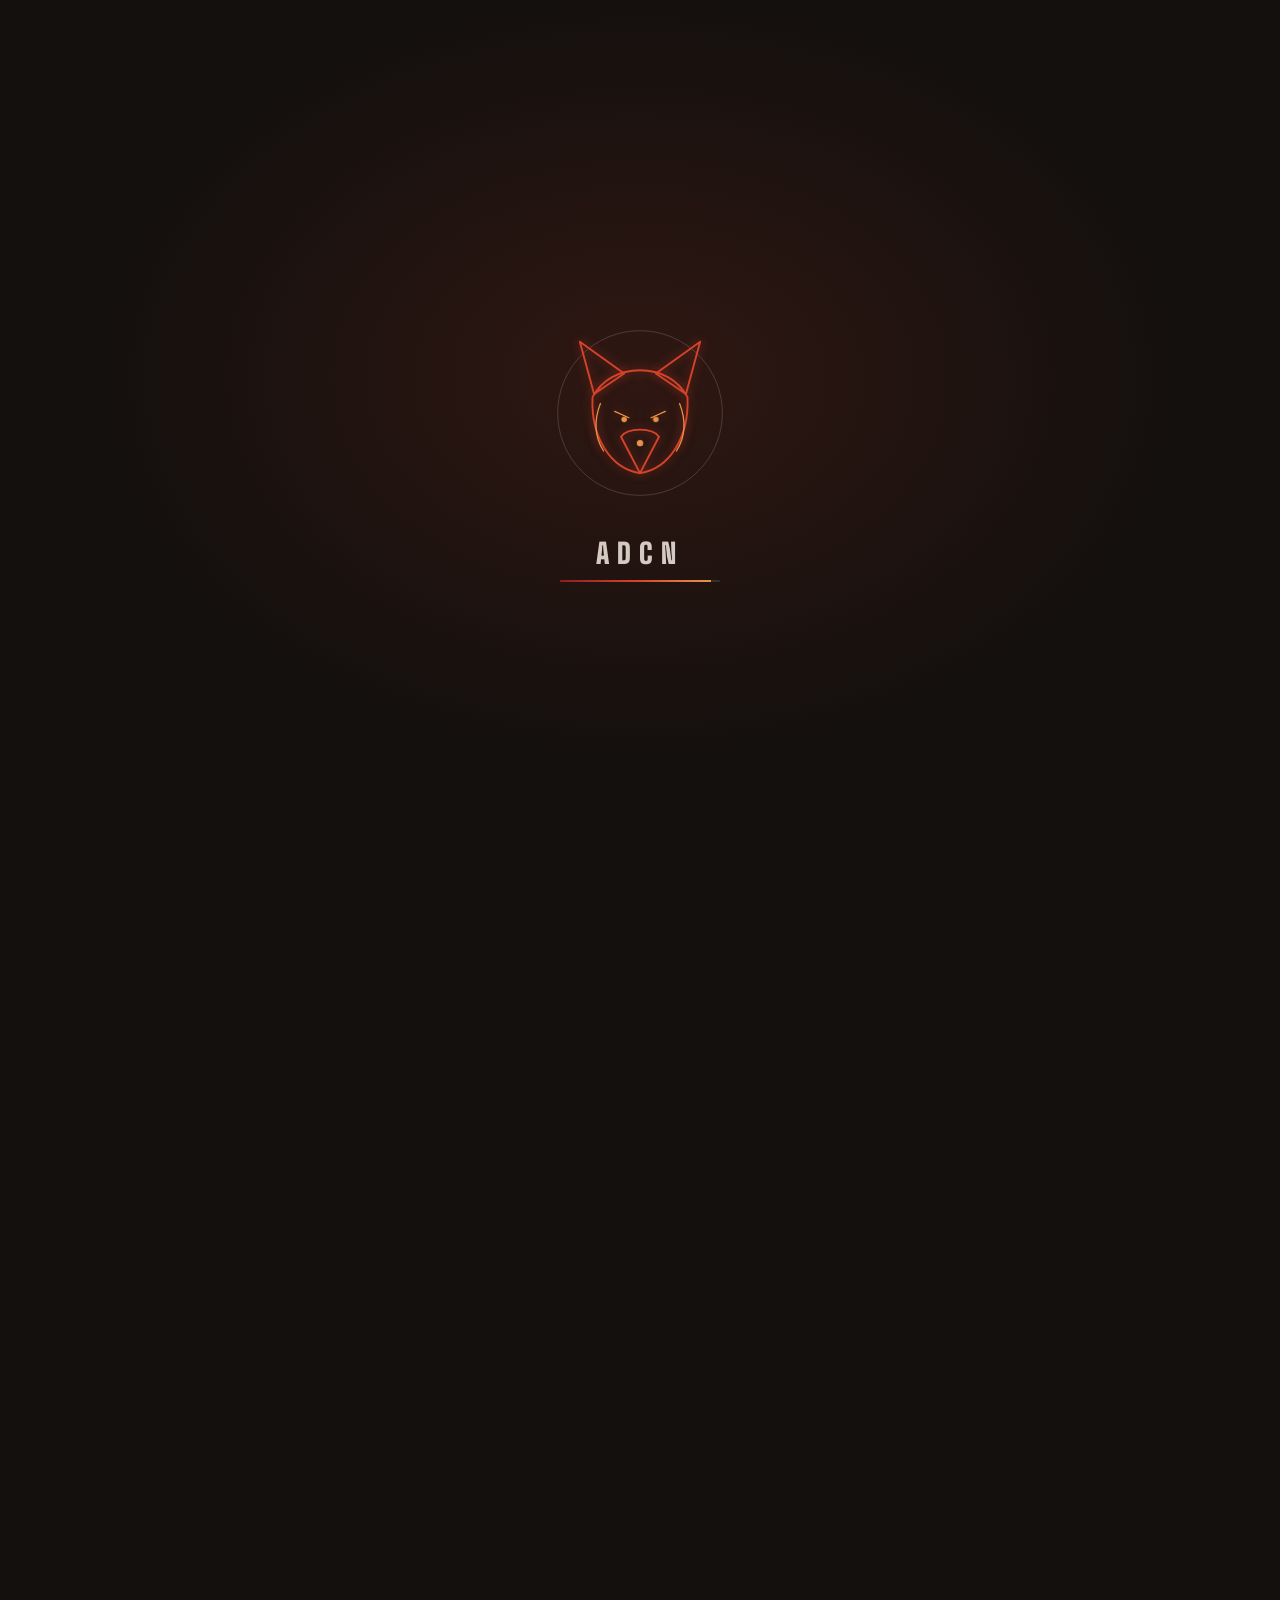
==== index.html @ f6287dde "Create index.html" ====
<!DOCTYPE html>
<html lang="fr">
<head>
  <meta charset="UTF-8">
  <meta http-equiv="refresh" content="0; url=main.html">
  <title>Redirection site ADCN…</title>
  <script>location.replace("main.html");</script>
</head>
<body>
  <p><a href="main.html">Cliquez ici si la redirection vers le site de l'ADCN ne fonctionne pas.</a></p>
</body>
</html>
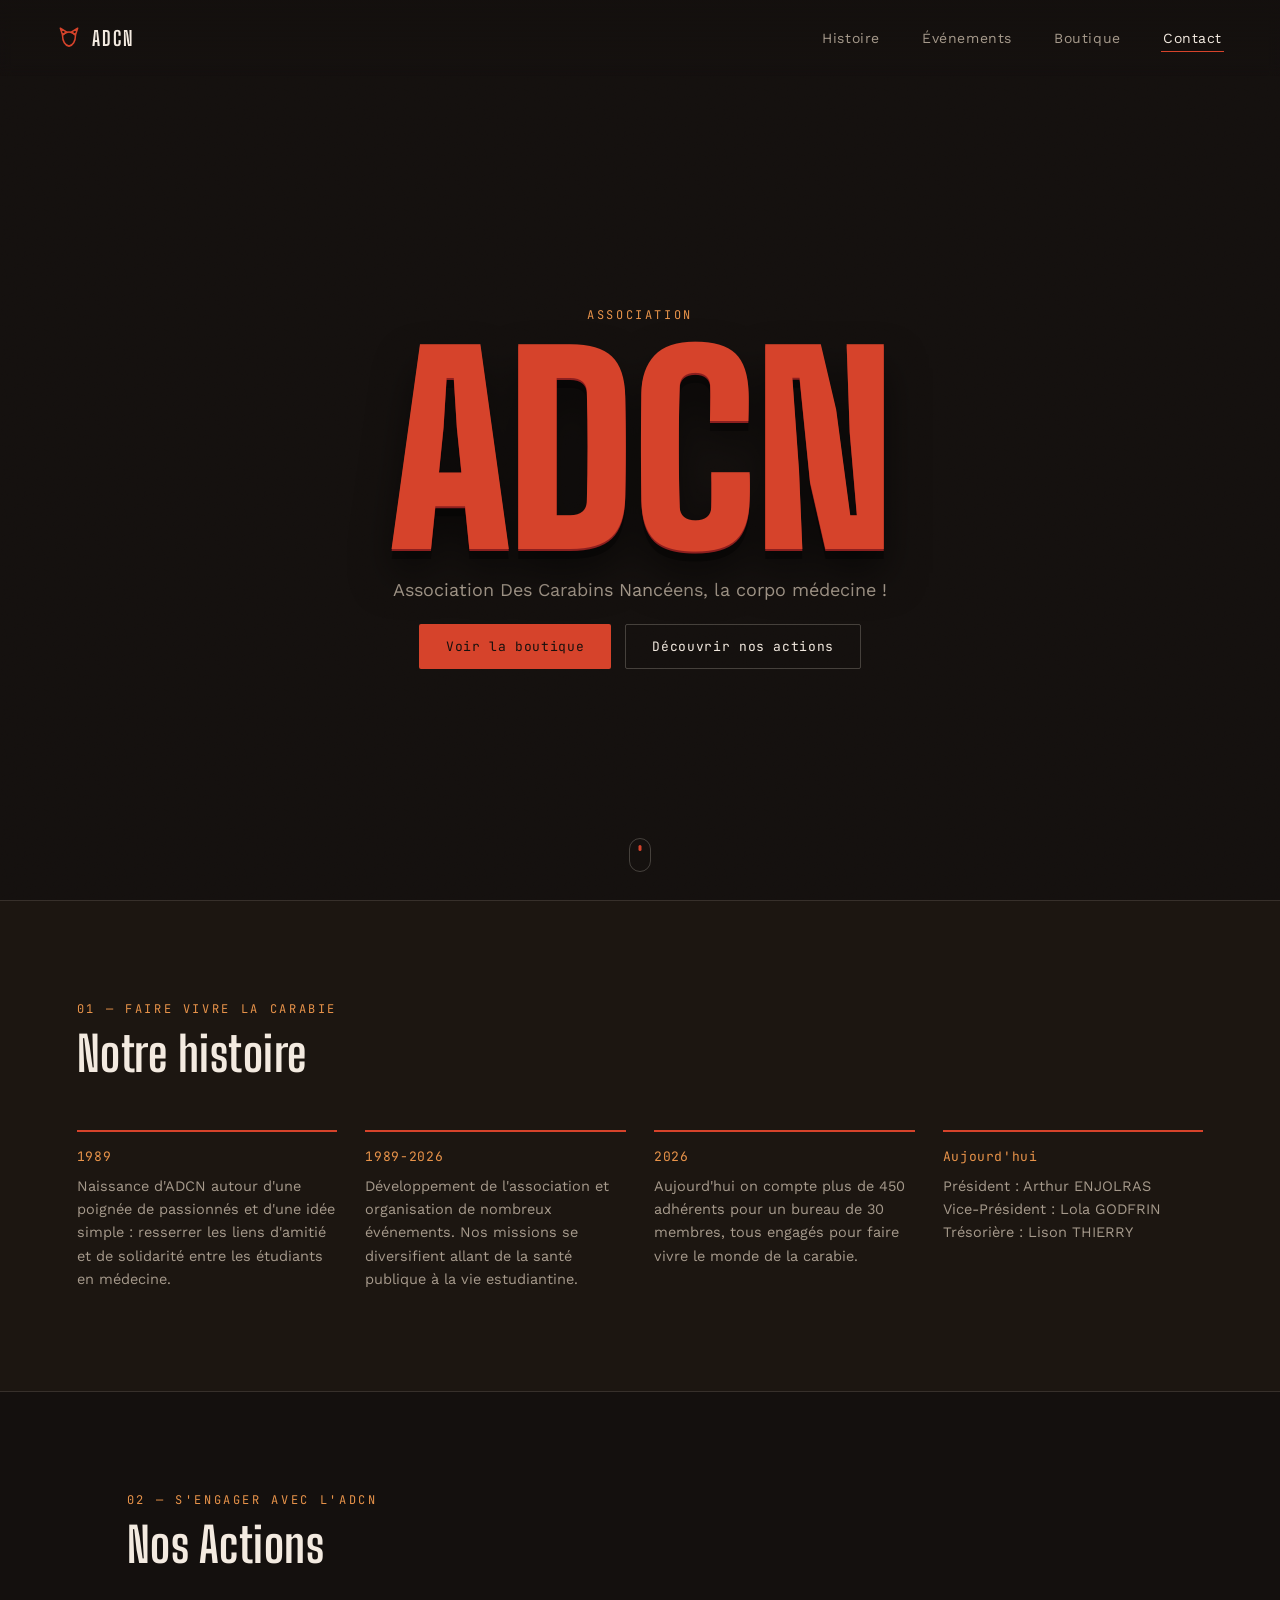
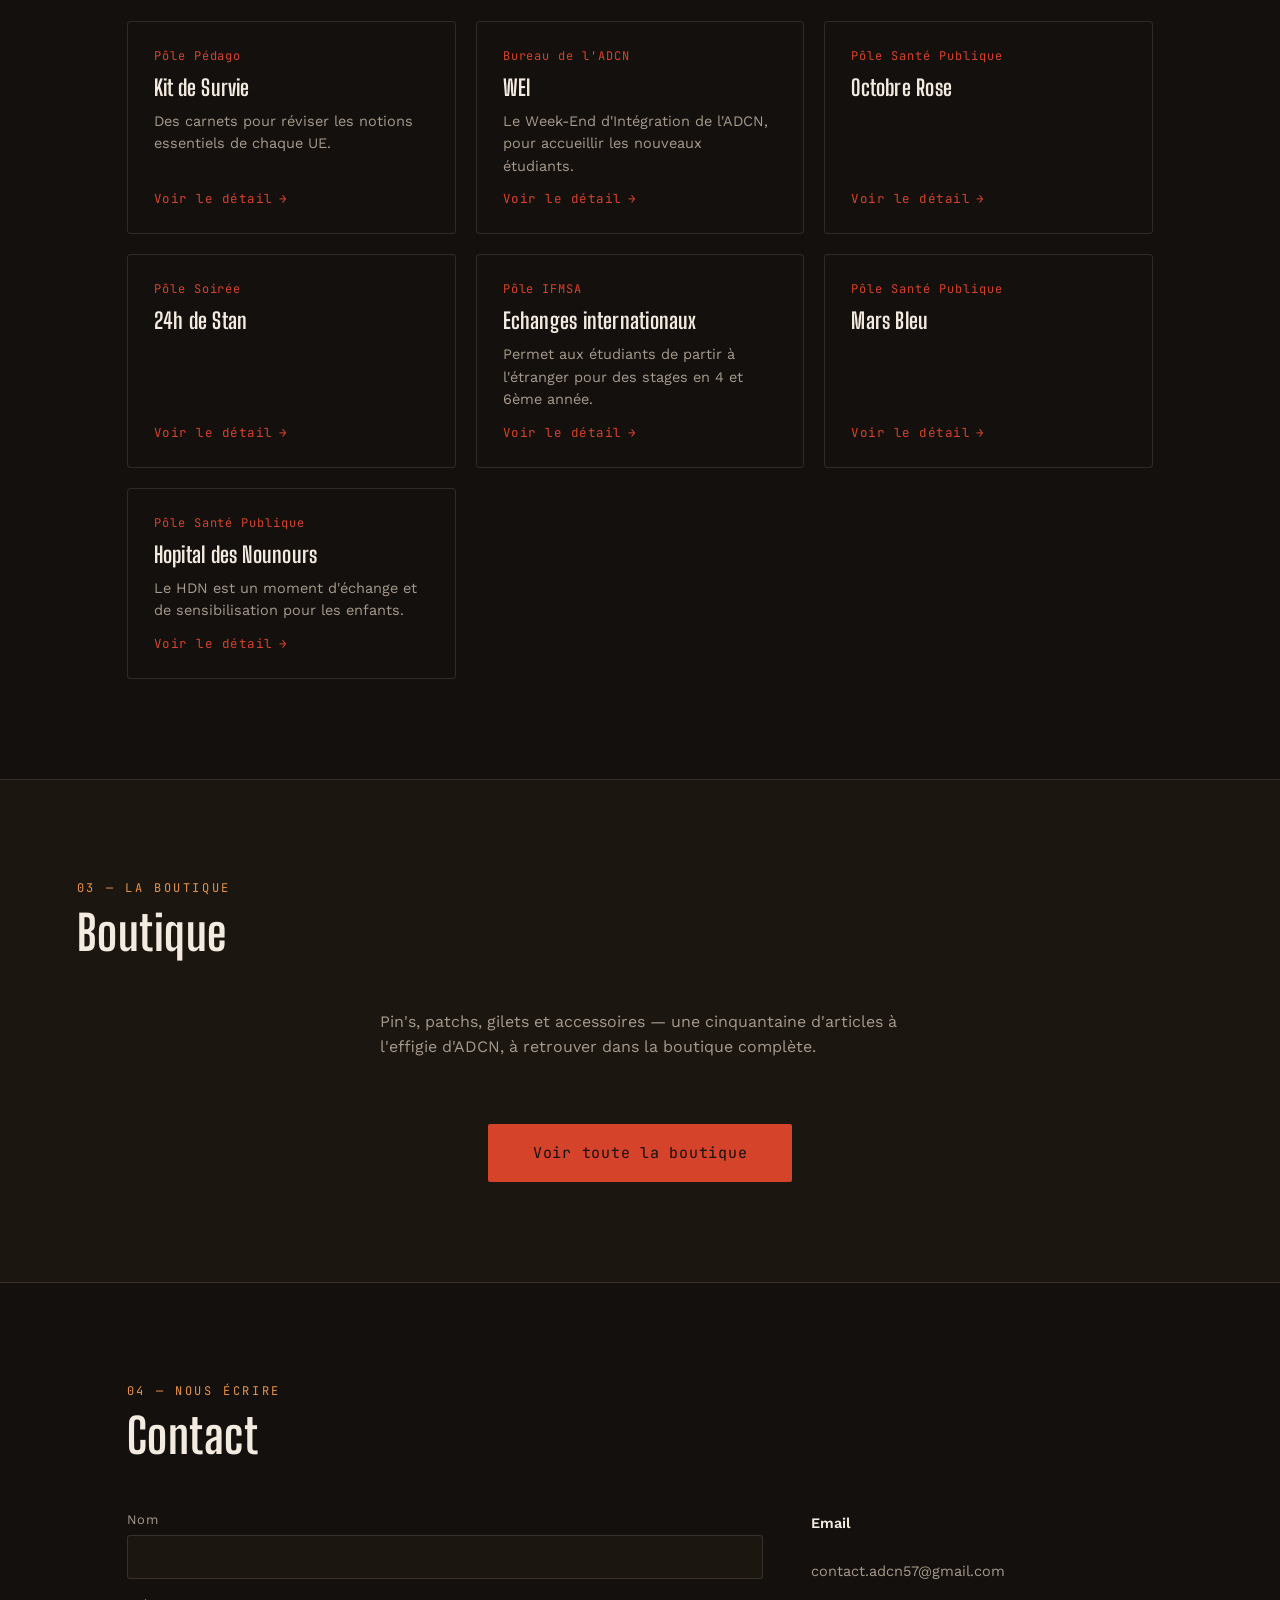
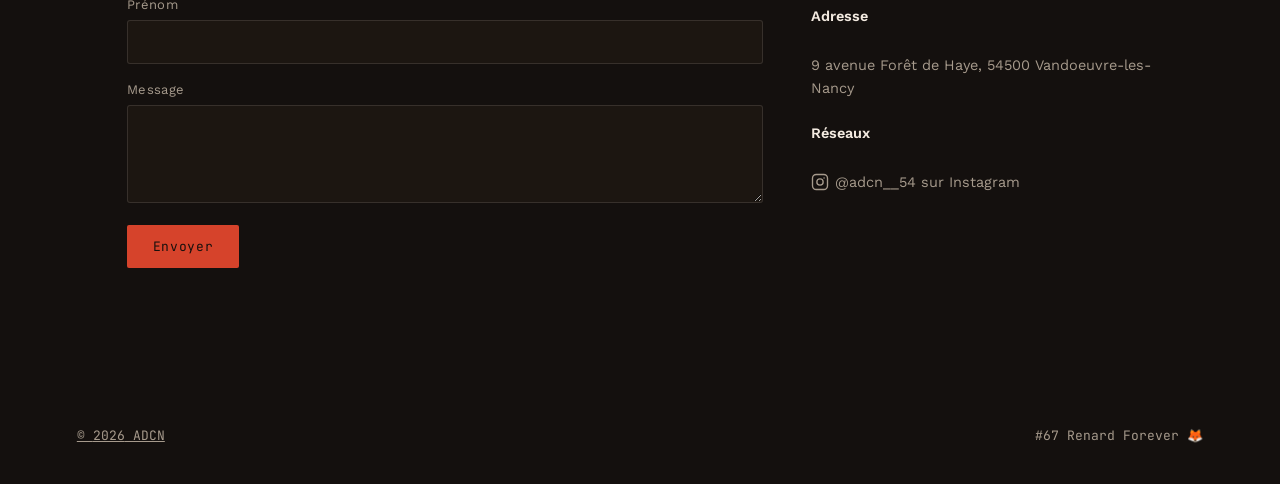
==== commit 1d93b0b8: "Update index.html" ====
--- a/index.html
+++ b/index.html
@@ -5,6 +5,7 @@
   <meta http-equiv="refresh" content="0; url=main.html">
   <title>Redirection site ADCN…</title>
   <script>location.replace("main.html");</script>
+  <meta name="google-site-verification" content="s46AsX7qosYoqLdvT8b8pv2t3fBhUlr9V6oyhJd7i8s" />
 </head>
 <body>
   <p><a href="main.html">Cliquez ici si la redirection vers le site de l'ADCN ne fonctionne pas.</a></p>
